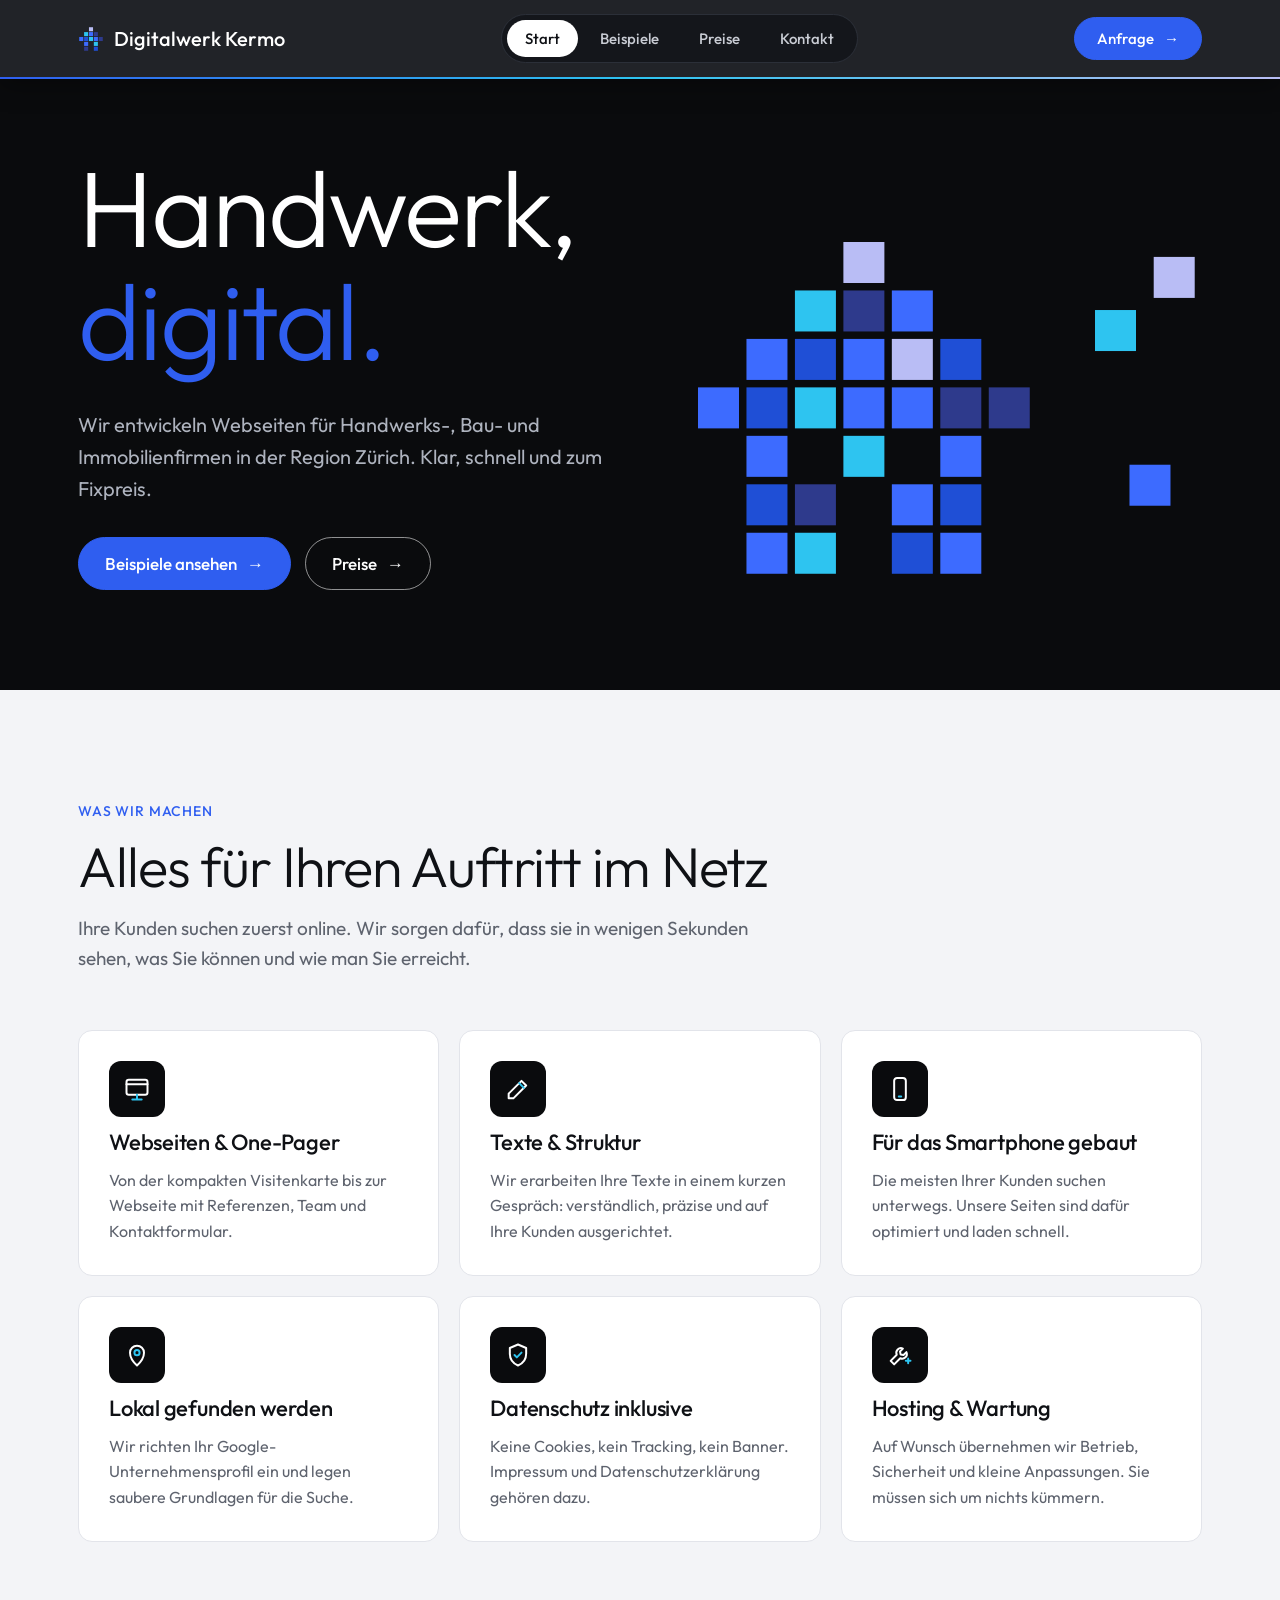
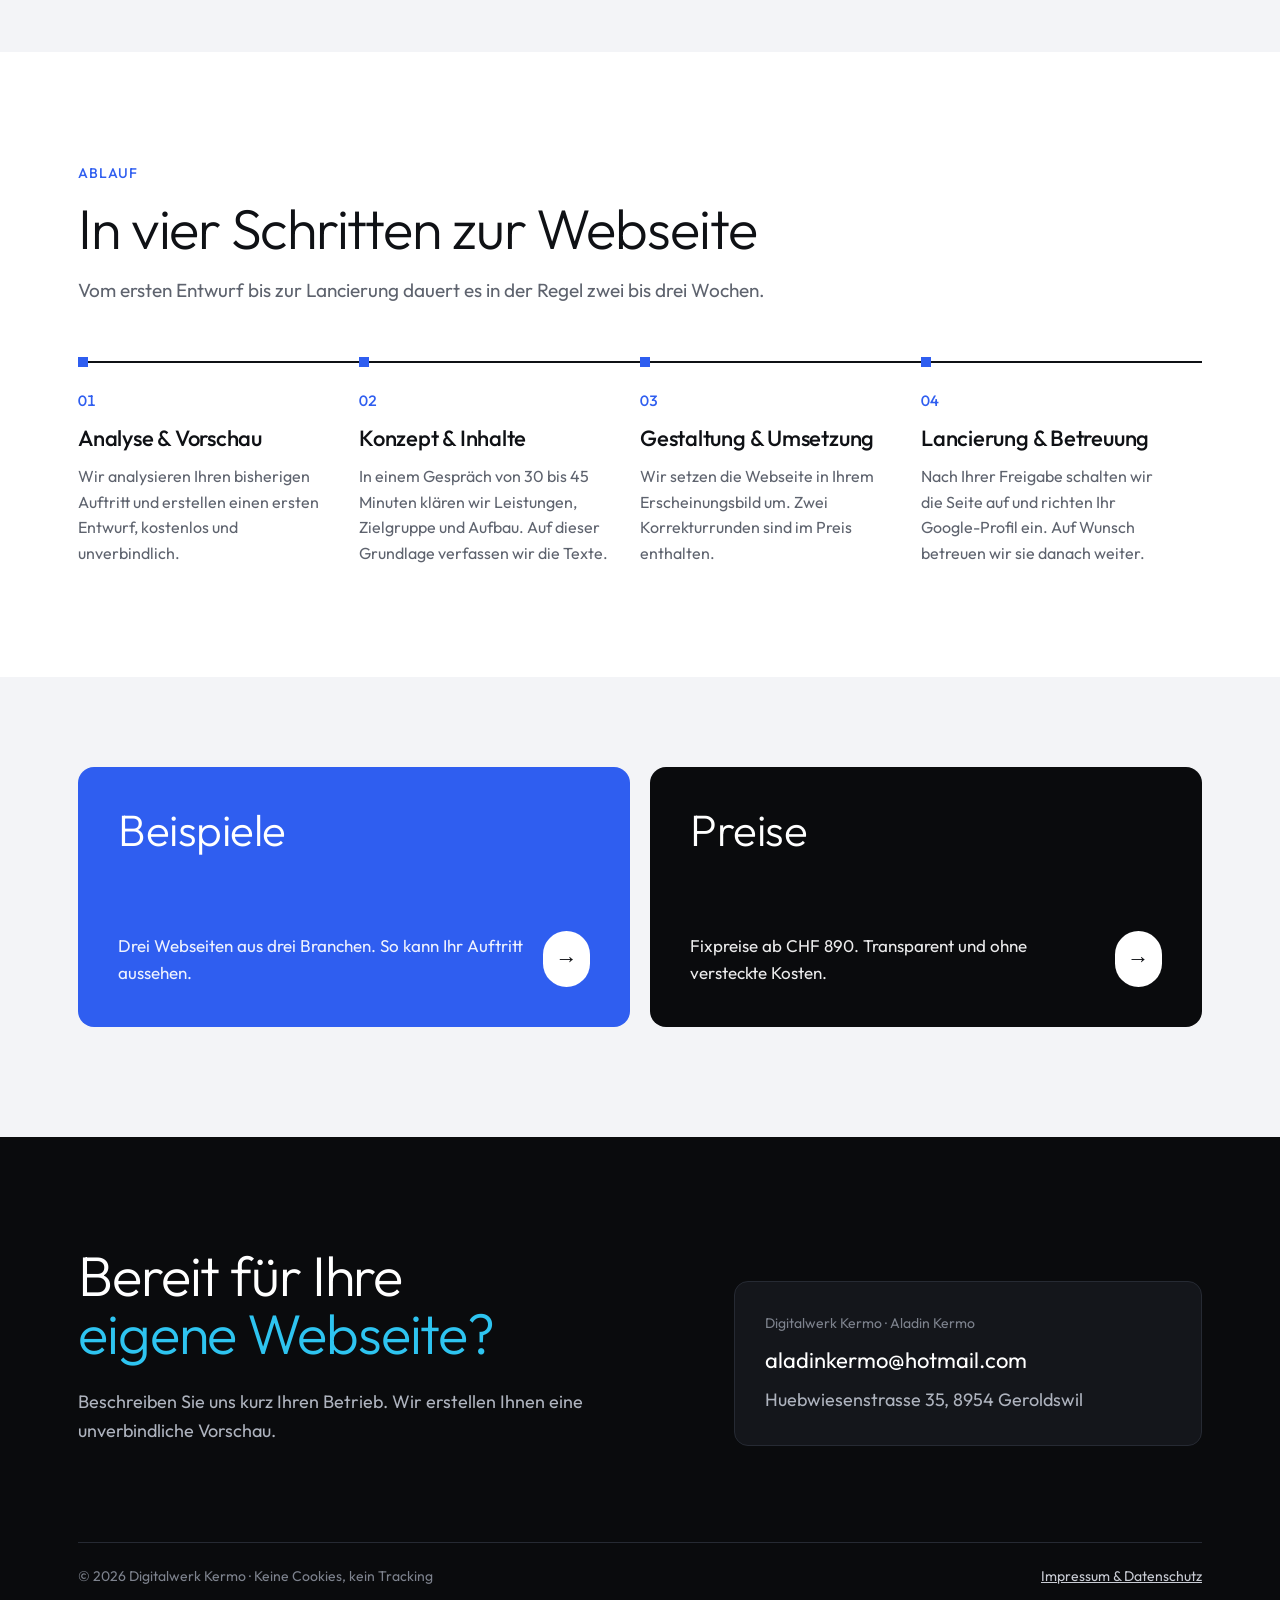
==== index.html @ 74ba0fda "fix: Kontraste, 404-Seite und MWST-Hinweis - Blau minimal dunkler (#2f5ef0), damit Knöpfe und kleine" ====
<!DOCTYPE html>
<html lang="de-CH">
<head>
<meta charset="utf-8">
<meta name="viewport" content="width=device-width, initial-scale=1">
<title>Digitalwerk Kermo – Webseiten für Handwerks- und Baufirmen</title>
<meta name="description" content="Webseiten für Handwerks-, Bau- und Immobilienfirmen in der Region Zürich. Fixpreis, ohne Tracking, in zwei bis drei Wochen online.">
<link rel="icon" href="favicon.svg" type="image/svg+xml">
<link rel="icon" href="favicon-32.png" sizes="32x32" type="image/png">
<link rel="apple-touch-icon" href="apple-touch-icon.png">
<link href="fonts/fonts.css?v=ed048d74" rel="stylesheet">
<link href="css/site.css?v=7656558f" rel="stylesheet">
</head>
<body>
<div class="bar">
  <nav class="wrap" aria-label="Hauptnavigation">
    <a class="logo" href="index.html"><svg viewBox="0 0 64 64" aria-hidden="true"><rect x="27" y="3" width="10" height="10" fill="#b9bdf5"/><rect x="15" y="15" width="10" height="10" fill="#2ec4f0"/><rect x="27" y="15" width="10" height="10" fill="#3d6bff"/><rect x="39" y="15" width="10" height="10" fill="#2e3a8c"/><rect x="3" y="27" width="10" height="10" fill="#3d6bff"/><rect x="15" y="27" width="10" height="10" fill="#1f4fd6"/><rect x="27" y="27" width="10" height="10" fill="#2ec4f0"/><rect x="39" y="27" width="10" height="10" fill="#3d6bff"/><rect x="51" y="27" width="10" height="10" fill="#2e3a8c"/><rect x="15" y="39" width="10" height="10" fill="#3d6bff"/><rect x="39" y="39" width="10" height="10" fill="#2ec4f0"/><rect x="15" y="51" width="10" height="10" fill="#2e3a8c"/><rect x="39" y="51" width="10" height="10" fill="#1f4fd6"/></svg>Digitalwerk Kermo</a>
    <div class="menu"><a href="index.html" aria-current="page">Start</a><a href="beispiele.html">Beispiele</a><a href="preise.html">Preise</a><a href="kontakt.html">Kontakt</a></div>
    <a class="btn primary cta" href="kontakt.html">Anfrage <span class="arr" aria-hidden="true">→</span></a>
  </nav>
</div>
<header class="head">
  <section class="wrap hero">
    <div class="copy">
      <h1>Handwerk,<br><span class="blue">digital.</span></h1>
      <p>Wir entwickeln Webseiten für Handwerks-, Bau- und Immobilienfirmen in der Region Zürich. Klar, schnell und zum Fixpreis.</p>
      <div class="btns"><a class="btn primary" href="beispiele.html">Beispiele ansehen <span class="arr" aria-hidden="true">→</span></a><a class="btn light" href="preise.html">Preise <span class="arr" aria-hidden="true">→</span></a></div>
    </div>
    <div class="art"><svg class="pixels" viewBox="0 0 541 364" role="img" aria-label="Haus aus Pixeln"><rect x="156" y="0" width="44" height="44" fill="#b9bdf5" style="--d:0.00s"/><rect x="104" y="52" width="44" height="44" fill="#2ec4f0" style="--d:0.35s"/><rect x="156" y="52" width="44" height="44" fill="#2e3a8c" style="--d:0.70s"/><rect x="208" y="52" width="44" height="44" fill="#3d6bff" style="--d:1.05s"/><rect x="52" y="104" width="44" height="44" fill="#3d6bff" style="--d:1.40s"/><rect x="104" y="104" width="44" height="44" fill="#1f4fd6" style="--d:1.75s"/><rect x="156" y="104" width="44" height="44" fill="#3d6bff" style="--d:2.10s"/><rect x="208" y="104" width="44" height="44" fill="#b9bdf5" style="--d:0.00s"/><rect x="260" y="104" width="44" height="44" fill="#1f4fd6" style="--d:0.35s"/><rect x="0" y="156" width="44" height="44" fill="#3d6bff" style="--d:0.70s"/><rect x="52" y="156" width="44" height="44" fill="#1f4fd6" style="--d:1.05s"/><rect x="104" y="156" width="44" height="44" fill="#2ec4f0" style="--d:1.40s"/><rect x="156" y="156" width="44" height="44" fill="#3d6bff" style="--d:1.75s"/><rect x="208" y="156" width="44" height="44" fill="#3d6bff" style="--d:2.10s"/><rect x="260" y="156" width="44" height="44" fill="#2e3a8c" style="--d:0.00s"/><rect x="312" y="156" width="44" height="44" fill="#2e3a8c" style="--d:0.35s"/><rect x="52" y="208" width="44" height="44" fill="#3d6bff" style="--d:0.70s"/><rect x="156" y="208" width="44" height="44" fill="#2ec4f0" style="--d:1.05s"/><rect x="260" y="208" width="44" height="44" fill="#3d6bff" style="--d:1.40s"/><rect x="52" y="260" width="44" height="44" fill="#1f4fd6" style="--d:1.75s"/><rect x="104" y="260" width="44" height="44" fill="#2e3a8c" style="--d:2.10s"/><rect x="208" y="260" width="44" height="44" fill="#3d6bff" style="--d:0.00s"/><rect x="260" y="260" width="44" height="44" fill="#1f4fd6" style="--d:0.35s"/><rect x="52" y="312" width="44" height="44" fill="#3d6bff" style="--d:0.70s"/><rect x="104" y="312" width="44" height="44" fill="#2ec4f0" style="--d:1.05s"/><rect x="208" y="312" width="44" height="44" fill="#1f4fd6" style="--d:1.40s"/><rect x="260" y="312" width="44" height="44" fill="#3d6bff" style="--d:1.75s"/><rect class="loose" x="426" y="73" width="44" height="44" fill="#2ec4f0"/><rect class="loose" x="489" y="16" width="44" height="44" fill="#b9bdf5"/><rect class="loose" x="463" y="239" width="44" height="44" fill="#3d6bff"/></svg></div>
  </section>
</header>
<main>
  <section class="sec soft" id="leistungen">
    <div class="wrap">
      <div class="sec-head"><span class="label">Was wir machen</span><h2>Alles für Ihren Auftritt im Netz</h2><p>Ihre Kunden suchen zuerst online. Wir sorgen dafür, dass sie in wenigen Sekunden sehen, was Sie können und wie man Sie erreicht.</p></div>
      <div class="services"><article class="service"><div class="icon"><svg viewBox="0 0 24 24" aria-hidden="true"><rect x="3" y="4" width="18" height="13" rx="2"/><path d="M3 8h18"/><path class="acc" d="M8 21h8M12 17v4"/></svg></div><h3>Webseiten & One-Pager</h3><p>Von der kompakten Visitenkarte bis zur Webseite mit Referenzen, Team und Kontaktformular.</p></article><article class="service"><div class="icon"><svg viewBox="0 0 24 24" aria-hidden="true"><path d="M4 20h4L19 9l-4-4L4 16v4z"/><path class="acc" d="M13 7l4 4"/></svg></div><h3>Texte & Struktur</h3><p>Wir erarbeiten Ihre Texte in einem kurzen Gespräch: verständlich, präzise und auf Ihre Kunden ausgerichtet.</p></article><article class="service"><div class="icon"><svg viewBox="0 0 24 24" aria-hidden="true"><rect x="7" y="2.5" width="10" height="19" rx="2.5"/><path class="acc" d="M11 18.5h2"/></svg></div><h3>Für das Smartphone gebaut</h3><p>Die meisten Ihrer Kunden suchen unterwegs. Unsere Seiten sind dafür optimiert und laden schnell.</p></article><article class="service"><div class="icon"><svg viewBox="0 0 24 24" aria-hidden="true"><path d="M12 21s-6-5.6-6-11a6 6 0 0 1 12 0c0 5.4-6 11-6 11z"/><circle class="acc" cx="12" cy="10" r="2.2"/></svg></div><h3>Lokal gefunden werden</h3><p>Wir richten Ihr Google-Unternehmensprofil ein und legen saubere Grundlagen für die Suche.</p></article><article class="service"><div class="icon"><svg viewBox="0 0 24 24" aria-hidden="true"><path d="M12 3l7 3v5c0 4.6-3 8.4-7 10-4-1.6-7-5.4-7-10V6l7-3z"/><path class="acc" d="M9 12l2 2 4-4"/></svg></div><h3>Datenschutz inklusive</h3><p>Keine Cookies, kein Tracking, kein Banner. Impressum und Datenschutzerklärung gehören dazu.</p></article><article class="service"><div class="icon"><svg viewBox="0 0 24 24" aria-hidden="true"><path d="M14.5 6.5a4 4 0 0 0-5.3 5.3L4 17l3 3 5.2-5.2a4 4 0 0 0 5.3-5.3l-2.5 2.5-2.5-.5-.5-2.5 2.5-2.5z"/><path class="acc" d="M19 15v4M17 17h4"/></svg></div><h3>Hosting & Wartung</h3><p>Auf Wunsch übernehmen wir Betrieb, Sicherheit und kleine Anpassungen. Sie müssen sich um nichts kümmern.</p></article></div>
    </div>
  </section>
  <section class="sec" id="ablauf">
    <div class="wrap">
      <div class="sec-head"><span class="label">Ablauf</span><h2>In vier Schritten zur Webseite</h2><p>Vom ersten Entwurf bis zur Lancierung dauert es in der Regel zwei bis drei Wochen.</p></div>
      <div class="steps"><div class="step"><h3>Analyse & Vorschau</h3><p>Wir analysieren Ihren bisherigen Auftritt und erstellen einen ersten Entwurf, kostenlos und unverbindlich.</p></div><div class="step"><h3>Konzept & Inhalte</h3><p>In einem Gespräch von 30 bis 45 Minuten klären wir Leistungen, Zielgruppe und Aufbau. Auf dieser Grundlage verfassen wir die Texte.</p></div><div class="step"><h3>Gestaltung & Umsetzung</h3><p>Wir setzen die Webseite in Ihrem Erscheinungsbild um. Zwei Korrekturrunden sind im Preis enthalten.</p></div><div class="step"><h3>Lancierung & Betreuung</h3><p>Nach Ihrer Freigabe schalten wir die Seite auf und richten Ihr Google-Profil ein. Auf Wunsch betreuen wir sie danach weiter.</p></div></div>
    </div>
  </section>
  <section class="sec soft" style="padding-top:90px">
    <div class="wrap tiles">
      <a class="tile a" href="beispiele.html"><h3>Beispiele</h3><div class="row"><p>Drei Webseiten aus drei Branchen. So kann Ihr Auftritt aussehen.</p><span class="go" aria-hidden="true">→</span></div></a>
      <a class="tile b" href="preise.html"><h3>Preise</h3><div class="row"><p>Fixpreise ab CHF 890. Transparent und ohne versteckte Kosten.</p><span class="go" aria-hidden="true">→</span></div></a>
    </div>
  </section>
</main>
<footer class="foot" id="kontakt">
  <div class="wrap">
    <div class="grid">
      <div style="display:grid;gap:24px">
        <h2>Bereit für Ihre<br><span class="cyan">eigene Webseite?</span></h2>
        <p>Beschreiben Sie uns kurz Ihren Betrieb. Wir erstellen Ihnen eine unverbindliche Vorschau.</p>
      </div>
      <div class="card">
        <span class="who">Digitalwerk Kermo · Aladin Kermo</span>
        <a class="mail" href="mailto:aladinkermo@hotmail.com">aladinkermo@hotmail.com</a>
        <span style="color:#aeb3be">Huebwiesenstrasse 35, 8954 Geroldswil</span>
      </div>
    </div>
    <div class="legal"><span>© 2026 Digitalwerk Kermo · Keine Cookies, kein Tracking</span><a href="impressum.html">Impressum &amp; Datenschutz</a></div>
  </div>
</footer>
</body>
</html>
---- fonts/fonts.css ----
@font-face{font-family:'Schibsted Grotesk';font-style:normal;font-weight:500;font-display:swap;src:url('schibsted-grotesk-latin-500-normal.woff2') format('woff2');}
@font-face{font-family:'Schibsted Grotesk';font-style:normal;font-weight:600;font-display:swap;src:url('schibsted-grotesk-latin-600-normal.woff2') format('woff2');}
@font-face{font-family:'Schibsted Grotesk';font-style:normal;font-weight:700;font-display:swap;src:url('schibsted-grotesk-latin-700-normal.woff2') format('woff2');}
@font-face{font-family:'Source Sans 3';font-style:normal;font-weight:400;font-display:swap;src:url('source-sans-3-latin-400-normal.woff2') format('woff2');}
@font-face{font-family:'Source Sans 3';font-style:normal;font-weight:600;font-display:swap;src:url('source-sans-3-latin-600-normal.woff2') format('woff2');}
@font-face{font-family:'Cormorant Garamond';font-style:normal;font-weight:400;font-display:swap;src:url('cormorant-garamond-latin-400-normal.woff2') format('woff2');}
@font-face{font-family:'Cormorant Garamond';font-style:normal;font-weight:500;font-display:swap;src:url('cormorant-garamond-latin-500-normal.woff2') format('woff2');}
@font-face{font-family:'Cormorant Garamond';font-style:italic;font-weight:400;font-display:swap;src:url('cormorant-garamond-latin-400-italic.woff2') format('woff2');}
@font-face{font-family:'Work Sans';font-style:normal;font-weight:400;font-display:swap;src:url('work-sans-latin-400-normal.woff2') format('woff2');}
@font-face{font-family:'Work Sans';font-style:normal;font-weight:500;font-display:swap;src:url('work-sans-latin-500-normal.woff2') format('woff2');}
@font-face{font-family:'Libre Caslon Text';font-style:normal;font-weight:400;font-display:swap;src:url('libre-caslon-text-latin-400-normal.woff2') format('woff2');}
@font-face{font-family:'Libre Caslon Text';font-style:italic;font-weight:400;font-display:swap;src:url('libre-caslon-text-latin-400-italic.woff2') format('woff2');}
@font-face{font-family:'Karla';font-style:normal;font-weight:400;font-display:swap;src:url('karla-latin-400-normal.woff2') format('woff2');}
@font-face{font-family:'Karla';font-style:normal;font-weight:500;font-display:swap;src:url('karla-latin-500-normal.woff2') format('woff2');}
@font-face{font-family:'Karla';font-style:normal;font-weight:600;font-display:swap;src:url('karla-latin-600-normal.woff2') format('woff2');}
@font-face{font-family:'Archivo';font-style:normal;font-weight:500;font-display:swap;src:url('archivo-latin-500-normal.woff2') format('woff2');}
@font-face{font-family:'Archivo';font-style:normal;font-weight:600;font-display:swap;src:url('archivo-latin-600-normal.woff2') format('woff2');}
@font-face{font-family:'Archivo';font-style:normal;font-weight:700;font-display:swap;src:url('archivo-latin-700-normal.woff2') format('woff2');}
@font-face{font-family:'Outfit';font-style:normal;font-weight:300;font-display:swap;src:url('outfit-latin-300-normal.woff2') format('woff2');}
@font-face{font-family:'Outfit';font-style:normal;font-weight:400;font-display:swap;src:url('outfit-latin-400-normal.woff2') format('woff2');}
@font-face{font-family:'Outfit';font-style:normal;font-weight:500;font-display:swap;src:url('outfit-latin-500-normal.woff2') format('woff2');}
@font-face{font-family:'Outfit';font-style:normal;font-weight:600;font-display:swap;src:url('outfit-latin-600-normal.woff2') format('woff2');}
---- css/site.css ----
:root {
  /* Layout: dunkler Kopf mit Pixel-Haus, helle Inhaltsabschnitte, dunkler Kontakt-Fuss */
  --night: #0a0b0d;
  --night-2: #14161b;
  --white: #ffffff;
  --soft: #f3f4f7;
  --ink: #0f1115;
  --muted: #5e636e;
  --blue: #2f5ef0; /* etwas dunkler als #3d6bff, damit Text und Knöpfe den Kontrast (WCAG AA 4.5:1) erfüllen */
  --cyan: #2ec4f0;
  --lav: #b9bdf5;
  --line: #e2e4ea;
  --font: "Outfit", "Helvetica Neue", Arial, sans-serif;
  color-scheme: light;
}
* { box-sizing: border-box; }
html, body { margin: 0; }
html { scroll-behavior: smooth; }
body { background: var(--white); color: var(--ink); font: 400 18px/1.6 var(--font); }
a { color: inherit; }
a:focus-visible { outline: 2px solid var(--cyan); outline-offset: 3px; }
img { max-width: 100%; display: block; }
.wrap { max-width: 1180px; margin: 0 auto; padding-left: 28px; padding-right: 28px; }
h1, h2, h3 { font-weight: 400; margin: 0; line-height: 1.05; letter-spacing: -0.02em; text-wrap: balance; }
h1 { font-size: clamp(48px, 8.4vw, 112px); font-weight: 300; }
h1.page { font-size: clamp(42px, 6.4vw, 84px); }
h2 { font-size: clamp(34px, 4.6vw, 56px); font-weight: 300; }
h3 { font-size: 22px; font-weight: 500; letter-spacing: -0.01em; }
p { margin: 0; max-width: 58ch; }
.blue { color: var(--blue); }
.cyan { color: var(--cyan); }
.muted { color: var(--muted); }
.label { font-size: 14px; font-weight: 500; letter-spacing: .06em; text-transform: uppercase; color: var(--blue); }

/* Knöpfe */
.btn { display: inline-flex; align-items: center; gap: 10px; text-decoration: none; font: 500 17px/1 var(--font); padding: 17px 26px; border-radius: 99px; border: 1.5px solid currentColor; transition: background .2s, color .2s, border-color .2s; }
.btn .arr { transition: transform .2s; }
.btn:hover .arr { transform: translateX(4px); }
.btn.primary { background: var(--blue); border-color: var(--blue); color: #fff; }
.btn.primary:hover { background: #fff; border-color: #fff; color: var(--ink); }
.btn.light { color: #fff; border-color: rgba(255,255,255,.55); }
.btn.light:hover { background: #fff; color: var(--ink); border-color: #fff; }
.btn.dark { background: var(--ink); border-color: var(--ink); color: #fff; }
.btn.dark:hover { background: var(--blue); border-color: var(--blue); }

/* Navigationsleiste */
.bar { position: sticky; top: 0; z-index: 20; background: rgba(20, 22, 27, .94); box-shadow: 0 6px 24px rgba(0,0,0,.35); backdrop-filter: blur(10px); -webkit-backdrop-filter: blur(10px); border-bottom: 2px solid transparent; border-image: linear-gradient(90deg, var(--blue), var(--cyan), var(--lav)) 1; color: #fff; }
.bar nav { display: flex; justify-content: space-between; align-items: center; gap: 16px; padding-top: 14px; padding-bottom: 14px; }
.logo { text-decoration: none; font: 500 20px/1 var(--font); display: inline-flex; align-items: center; gap: 10px; white-space: nowrap; }
.logo svg { width: 26px; height: 26px; }
.menu { display: flex; gap: 4px; padding: 5px; border: 1px solid #2b2f38; border-radius: 99px; background: var(--night-2); }
.menu a { text-decoration: none; font: 500 15px/1 var(--font); padding: 11px 18px; border-radius: 99px; color: #c9ccd4; transition: background .2s, color .2s; }
.menu a:hover { color: #fff; background: #23262e; }
.menu a[aria-current="page"] { background: #fff; color: var(--ink); }
.bar .cta { padding: 13px 22px; font-size: 15px; }

/* Kopfbereich */
.head { background: var(--night); color: #fff; }
.hero { display: grid; grid-template-columns: 1.15fr 1fr; gap: 40px; align-items: end; padding-top: 72px; padding-bottom: 100px; }
.hero .copy { display: grid; gap: 32px; }
.hero p { color: #aeb3be; font-size: 20px; }
.btns { display: flex; gap: 14px; flex-wrap: wrap; }
.pixels { width: 100%; height: auto; overflow: visible; }
.pixels rect { animation: glow 4.2s ease-in-out var(--d, 0s) infinite; }
.pixels .loose { animation: drift 6s ease-in-out infinite; }
@keyframes glow { 0%, 100% { opacity: 1; } 50% { opacity: .55; } }
@keyframes drift { 0%, 100% { transform: translate(0, 0); } 50% { transform: translate(-10px, 8px); } }
.page-head { padding-top: 80px; padding-bottom: 80px; display: grid; gap: 22px; }
.page-head p { color: #aeb3be; font-size: 20px; }

/* Abschnitte */
section.sec { padding-top: 110px; padding-bottom: 110px; }
.sec.soft { background: var(--soft); }
.sec-head { display: grid; gap: 16px; margin-bottom: 56px; }
.sec-head p { color: var(--muted); font-size: 19px; }

/* Leistungen */
.services { display: grid; grid-template-columns: repeat(3, 1fr); gap: 20px; }
.service { background: #fff; border: 1px solid var(--line); border-radius: 14px; padding: 30px; display: grid; gap: 14px; align-content: start; transition: border-color .2s, transform .2s; }
.service:hover { border-color: var(--blue); transform: translateY(-3px); }
.icon { width: 56px; height: 56px; border-radius: 12px; background: var(--night); display: grid; place-items: center; }
.icon svg { width: 28px; height: 28px; stroke: #fff; fill: none; stroke-width: 1.7; stroke-linecap: round; stroke-linejoin: round; }
.icon svg .acc { stroke: var(--cyan); }
.service p { color: var(--muted); font-size: 16px; }

/* Ablauf */
.steps { display: grid; grid-template-columns: repeat(4, 1fr); gap: 0; counter-reset: s; }
.step { display: grid; gap: 14px; align-content: start; padding: 26px 26px 0 0; border-top: 2px solid var(--ink); position: relative; }
.step::before { counter-increment: s; content: "0" counter(s); font-size: 15px; font-weight: 500; color: var(--blue); font-variant-numeric: tabular-nums; }
.step::after { content: ""; position: absolute; top: -6px; left: 0; width: 10px; height: 10px; background: var(--blue); }
.step p { font-size: 16px; color: var(--muted); }

/* Grosse Wegweiser */
.tiles { display: grid; grid-template-columns: 1fr 1fr; gap: 20px; }
.tile { text-decoration: none; border-radius: 16px; padding: 40px; min-height: 260px; display: grid; align-content: space-between; gap: 32px; transition: transform .2s; position: relative; overflow: hidden; }
.tile:hover { transform: translateY(-4px); }
.tile.a { background: var(--blue); color: #fff; }
.tile.b { background: var(--night); color: #fff; }
.tile h3 { font-size: clamp(30px, 3.6vw, 44px); font-weight: 300; }
.tile p { color: rgba(255,255,255,.92); font-size: 17px; }
.tile .go { display: inline-flex; align-items: center; justify-content: center; width: 56px; height: 56px; border-radius: 99px; background: #fff; color: var(--ink); font-size: 22px; transition: transform .2s; }
.tile:hover .go { transform: translateX(6px); }
.tile .row { display: flex; justify-content: space-between; align-items: end; gap: 20px; }

/* Beispiele */
.cases { display: grid; grid-template-columns: repeat(3, 1fr); gap: 24px; }
.case { text-decoration: none; display: grid; gap: 16px; align-content: start; }
.case .shot { overflow: hidden; border-radius: 10px; background: #fff; border: 1px solid var(--line); }
.case img { width: 100%; height: auto; aspect-ratio: 16 / 11; object-fit: cover; object-position: top; transition: transform .5s ease; }
.case:hover img { transform: scale(1.035); }
.case .meta { display: flex; justify-content: space-between; align-items: baseline; gap: 12px; }
.case .type { font-size: 14px; color: var(--muted); }
.case p { font-size: 16px; color: var(--muted); }
.case .open { font-size: 15px; font-weight: 500; color: var(--blue); }

.rows { display: grid; gap: 110px; }
.row-case { display: grid; grid-template-columns: 1.35fr 1fr; gap: 64px; align-items: center; }
.row-case:nth-child(even) .shot { order: 2; }
.row-case .shot { display: block; overflow: hidden; border-radius: 14px; border: 1px solid var(--line); box-shadow: 0 24px 60px rgba(15,17,21,.10); }
.row-case img { width: 100%; height: auto; aspect-ratio: 16 / 10; object-fit: cover; object-position: top; transition: transform .5s ease; }
.row-case .shot:hover img { transform: scale(1.03); }
.row-case .info { display: grid; gap: 18px; align-content: center; }
.row-case .type { font-size: 14px; font-weight: 500; letter-spacing: .04em; text-transform: uppercase; color: var(--blue); }
.row-case h3 { font-size: clamp(28px, 3vw, 38px); font-weight: 300; }
.row-case p { color: var(--muted); font-size: 17px; }
.row-case .fit { color: var(--ink); font-size: 16px; border-left: 3px solid var(--blue); padding-left: 16px; }
.row-case .fit b { font-weight: 500; color: var(--muted); font-size: 14px; }
.row-case .btn { justify-self: start; margin-top: 6px; }

/* Preise */
.facts { display: grid; grid-template-columns: repeat(3, 1fr); gap: 24px; border-top: 1px solid #262a33; padding-top: 24px; margin-top: 12px; }
.facts div { display: grid; gap: 4px; }
.facts strong { font-size: 28px; font-weight: 400; font-variant-numeric: tabular-nums; }
.facts span { font-size: 15px; color: #aeb3be; }
.plans { display: grid; grid-template-columns: repeat(3, 1fr); gap: 20px; align-items: stretch; }
.plan { background: #fff; border-radius: 14px; padding: 34px; display: grid; gap: 14px; align-content: start; border: 1px solid var(--line); }
.plan.hl { background: var(--night); color: #fff; border-color: var(--night); }
.plan .amount { font-size: 46px; font-weight: 300; letter-spacing: -0.02em; font-variant-numeric: tabular-nums; }
.plan .amount small { font-size: 16px; color: var(--muted); letter-spacing: 0; }
.plan.hl .amount small, .plan.hl .sub, .plan.hl li { color: #aeb3be; }
.plan .sub { color: var(--muted); font-size: 16px; }
.plan .intro { font-size: 14px; font-weight: 500; color: var(--blue); }
.plan.hl .intro { color: var(--cyan); }
.plan ul { list-style: none; padding: 0; margin: 8px 0 0; display: grid; gap: 8px; font-size: 16px; color: var(--muted); }
.plan li { display: grid; grid-template-columns: 14px 1fr; gap: 10px; align-items: baseline; }
.plan li::before { content: ""; width: 8px; height: 8px; background: var(--blue); }
.plan.hl li::before { background: var(--cyan); }
.scope { display: grid; grid-template-columns: 1fr 1fr; gap: 40px; }
.scope ul { margin: 14px 0 0; padding-left: 20px; display: grid; gap: 6px; color: var(--muted); font-size: 16px; }

/* Fuss mit Kontakt */
.foot { background: var(--night); color: #fff; padding-top: 110px; padding-bottom: 40px; }
.foot .grid { display: grid; grid-template-columns: 1.3fr 1fr; gap: 48px; align-items: end; }
.foot p { color: #aeb3be; }
.card { border: 1px solid #262a33; border-radius: 14px; padding: 30px; display: grid; gap: 8px; background: var(--night-2); }
.card .who { font-size: 14px; color: #7d828d; }
.card a.mail { font-size: 22px; text-decoration: none; color: #fff; word-break: break-word; }
.card a.mail:hover { color: var(--cyan); }
.legal { margin-top: 96px; padding-top: 22px; border-top: 1px solid #262a33; display: flex; justify-content: space-between; gap: 16px; flex-wrap: wrap; font-size: 14px; color: #7d828d; }
.legal a { color: #c9ccd4; }

/* Rechtstexte */
.text { display: grid; gap: 16px; max-width: 720px; }
.text h2 { font-size: 30px; margin-top: 24px; }
.text ul { margin: 0; padding-left: 20px; display: grid; gap: 6px; }

@media (max-width: 960px) {
  .services { grid-template-columns: 1fr 1fr; }
  .steps { grid-template-columns: 1fr 1fr; row-gap: 36px; }
}
@media (max-width: 760px) {
  .hero, .foot .grid, .tiles, .scope { grid-template-columns: 1fr; }
  .hero .art { max-width: 420px; }
  .cases, .plans, .services, .facts, .explain, .row-case { grid-template-columns: 1fr; }
  .row-case { gap: 28px; }
  .row-case:nth-child(even) .shot { order: 0; }
  .rows { gap: 72px; }
  .bar nav { flex-wrap: wrap; }
  .bar .cta { display: none; }
  .menu { order: 3; width: 100%; justify-content: space-between; }
  .menu a { padding: 10px 12px; font-size: 14px; }
  .tile { padding: 30px; min-height: 200px; }
}
@media (max-width: 480px) { .steps { grid-template-columns: 1fr; } }
@media (prefers-reduced-motion: reduce) {
  html { scroll-behavior: auto; }
  .pixels rect, .pixels .loose { animation: none; }
  .case img, .service, .tile, .tile .go, .btn .arr { transition: none; }
}
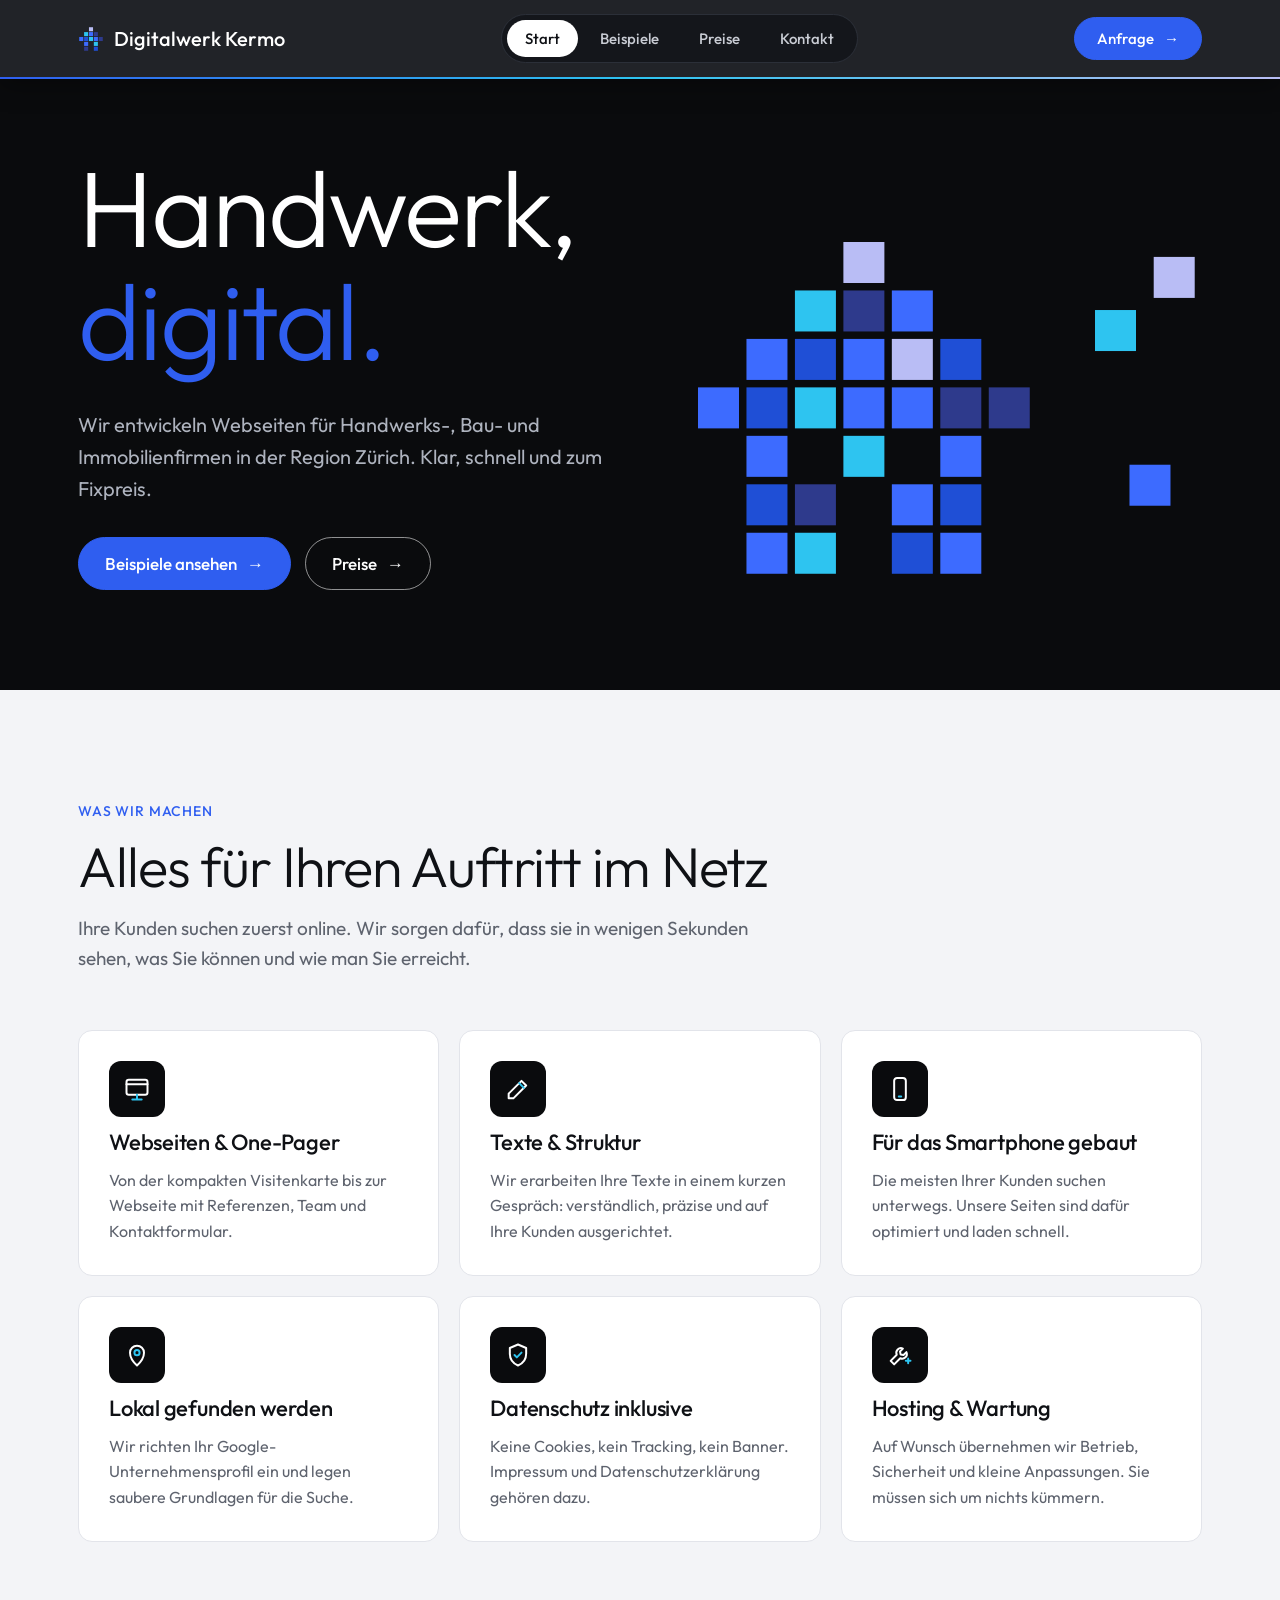
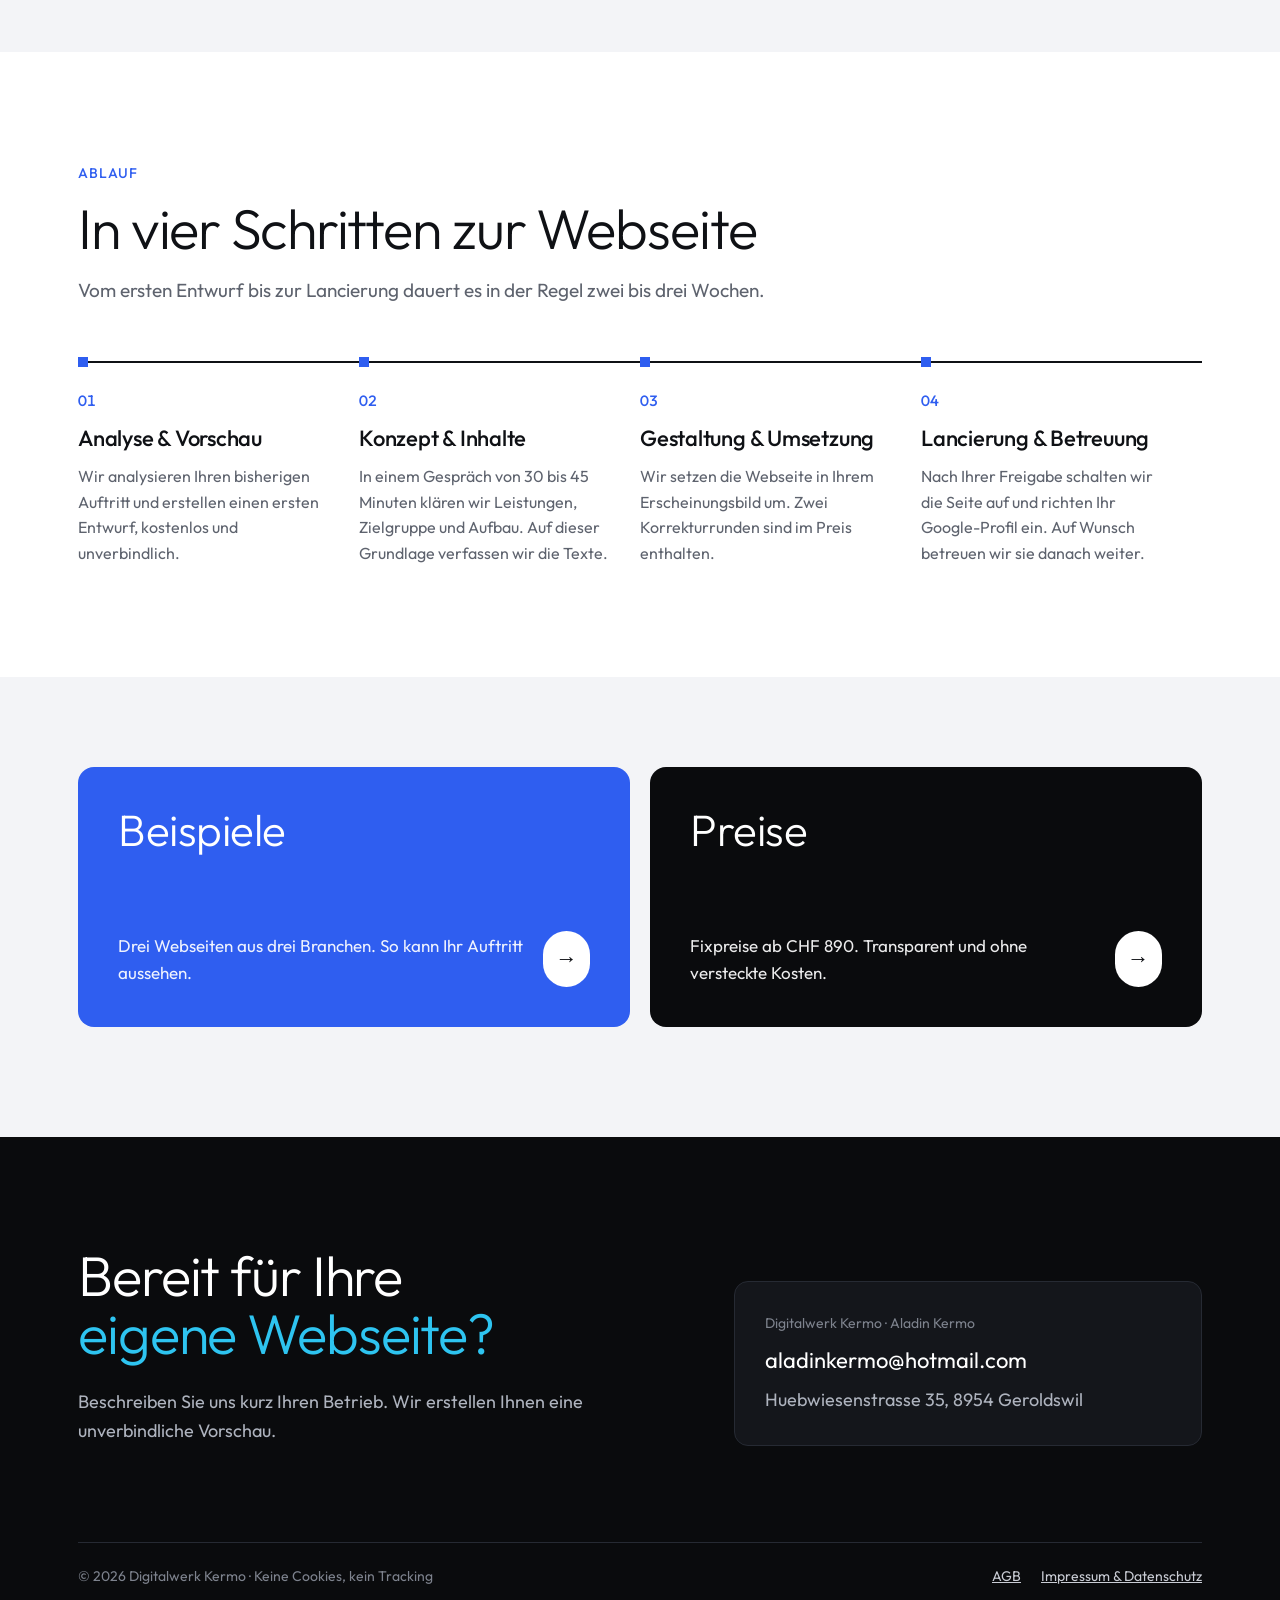
==== commit ac22c4a5: "feat: AGB für Webseiten, Hosting und Wartung - neue Seite agb.html im Stil der Seite (14 Ziffern, Sc" ====
--- a/index.html
+++ b/index.html
@@ -9,7 +9,7 @@
 <link rel="icon" href="favicon-32.png" sizes="32x32" type="image/png">
 <link rel="apple-touch-icon" href="apple-touch-icon.png">
 <link href="fonts/fonts.css?v=ed048d74" rel="stylesheet">
-<link href="css/site.css?v=7656558f" rel="stylesheet">
+<link href="css/site.css?v=9ab2d5ab" rel="stylesheet">
 </head>
 <body>
 <div class="bar">
@@ -62,7 +62,7 @@
         <span style="color:#aeb3be">Huebwiesenstrasse 35, 8954 Geroldswil</span>
       </div>
     </div>
-    <div class="legal"><span>© 2026 Digitalwerk Kermo · Keine Cookies, kein Tracking</span><a href="impressum.html">Impressum &amp; Datenschutz</a></div>
+    <div class="legal"><span>© 2026 Digitalwerk Kermo · Keine Cookies, kein Tracking</span><span class="legal-links"><a href="agb.html">AGB</a><a href="impressum.html">Impressum &amp; Datenschutz</a></span></div>
   </div>
 </footer>
 </body>
--- a/css/site.css
+++ b/css/site.css
@@ -158,6 +158,7 @@
 .card a.mail:hover { color: var(--cyan); }
 .legal { margin-top: 96px; padding-top: 22px; border-top: 1px solid #262a33; display: flex; justify-content: space-between; gap: 16px; flex-wrap: wrap; font-size: 14px; color: #7d828d; }
 .legal a { color: #c9ccd4; }
+.legal-links { display: flex; gap: 20px; flex-wrap: wrap; }
 
 /* Rechtstexte */
 .text { display: grid; gap: 16px; max-width: 720px; }
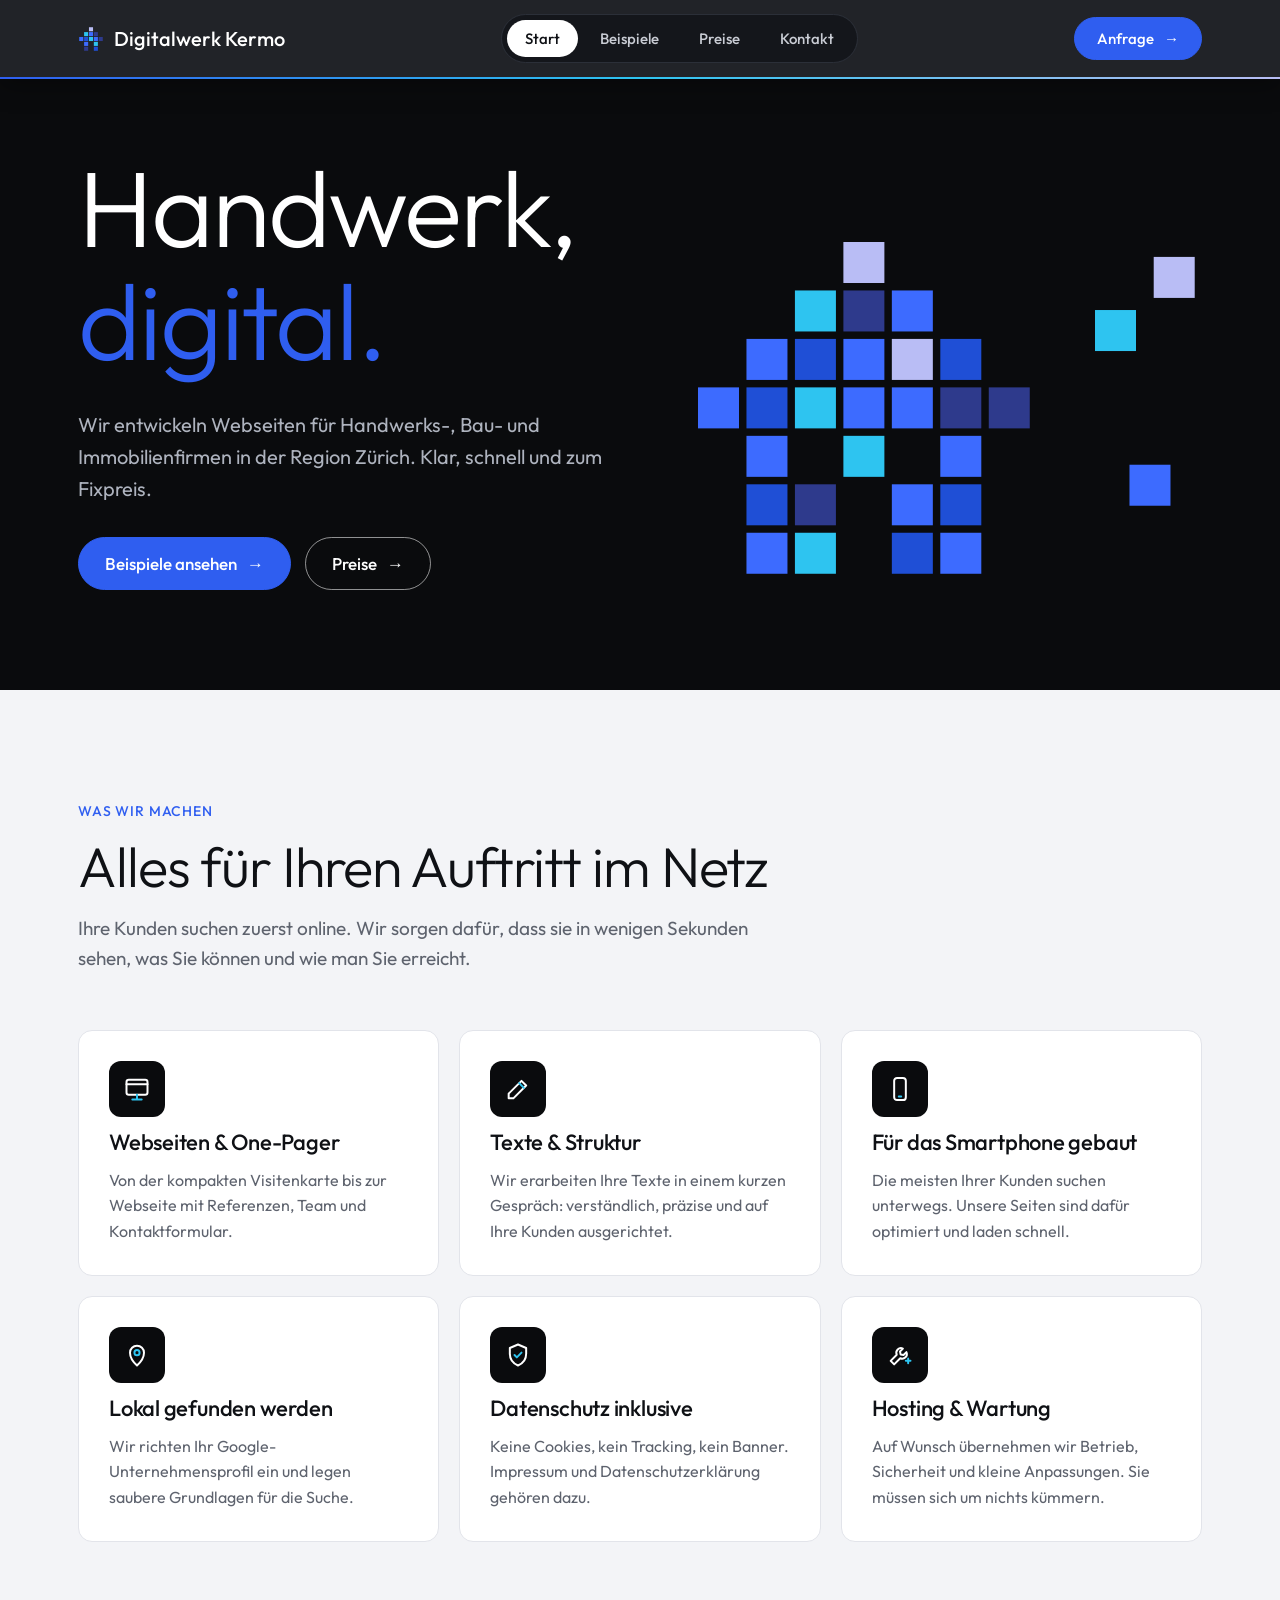
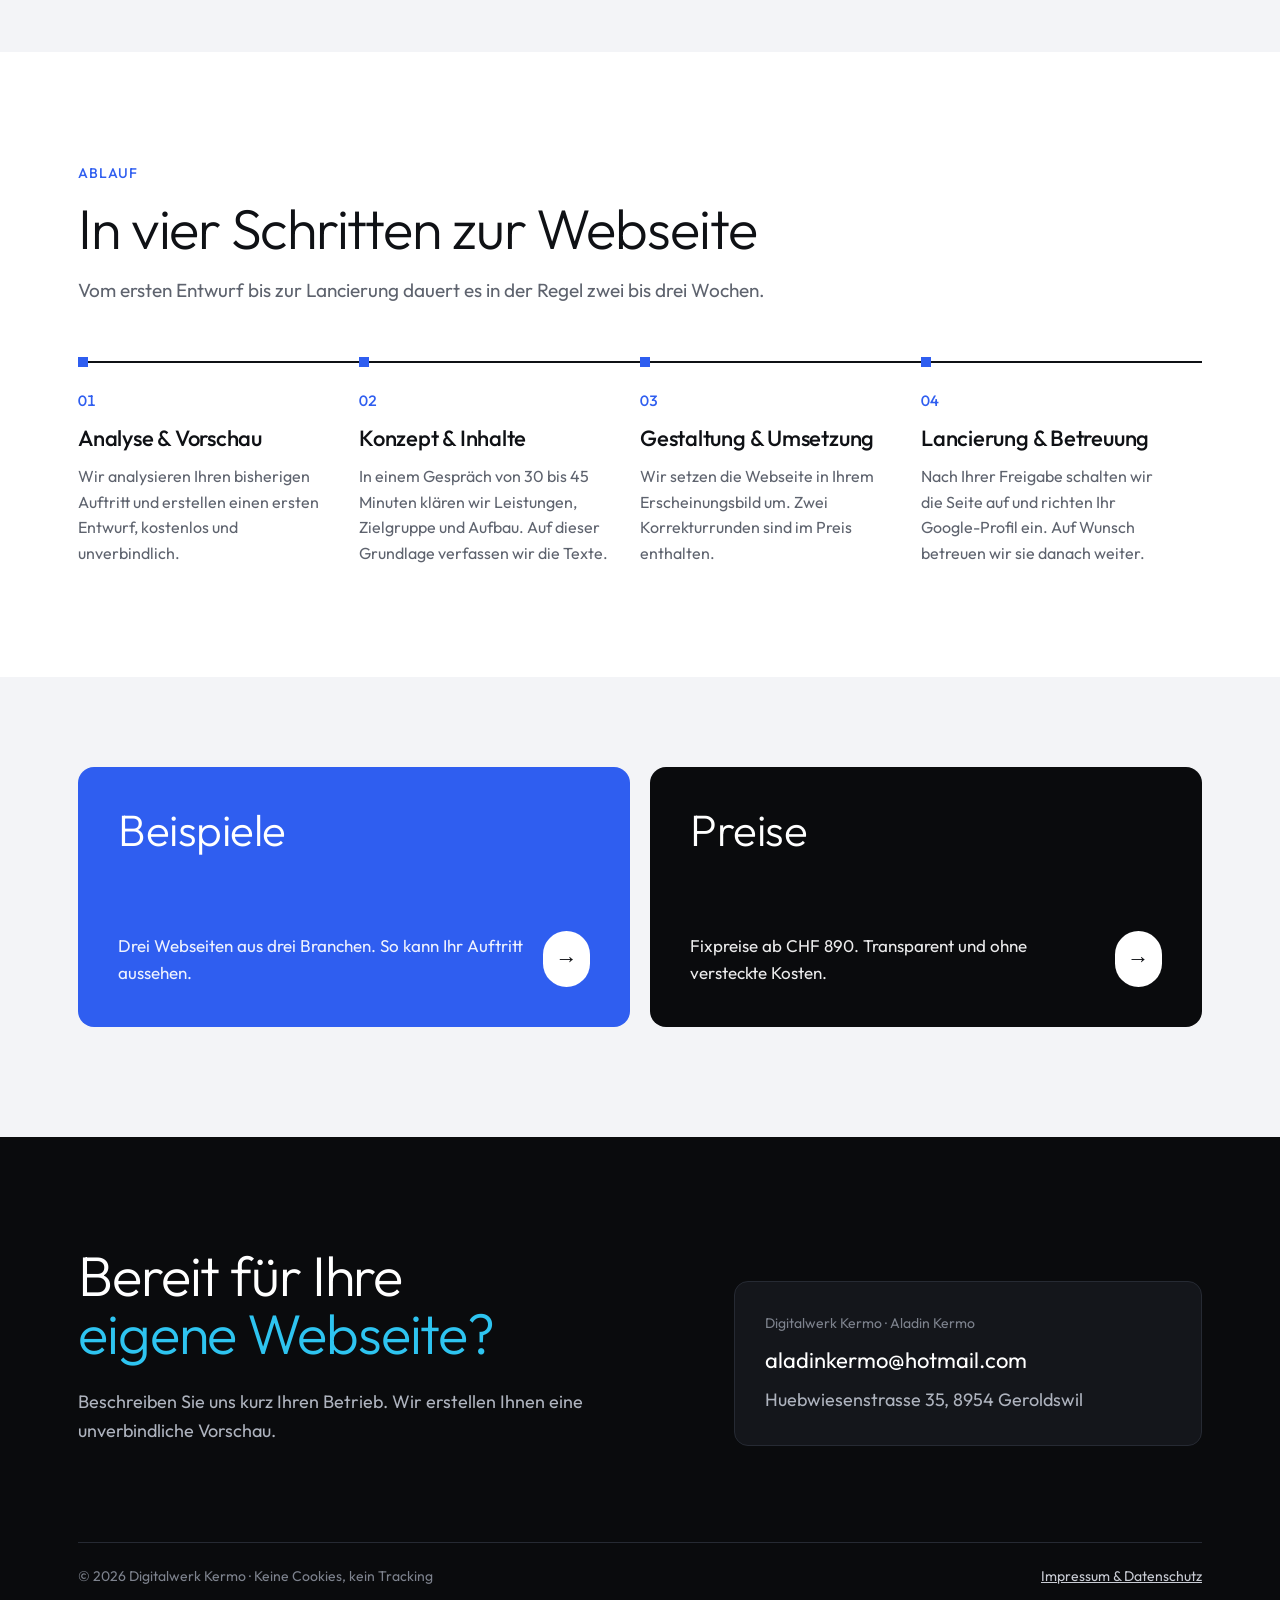
==== commit b1935ff4: "feat: Google-Grundlagen – Sitemap, robots.txt, Vorschaubild, canonical; Beispielseiten noindex Co-Au" ====
--- a/index.html
+++ b/index.html
@@ -5,11 +5,22 @@
 <meta name="viewport" content="width=device-width, initial-scale=1">
 <title>Digitalwerk Kermo – Webseiten für Handwerks- und Baufirmen</title>
 <meta name="description" content="Webseiten für Handwerks-, Bau- und Immobilienfirmen in der Region Zürich. Fixpreis, ohne Tracking, in zwei bis drei Wochen online.">
+<link rel="canonical" href="https://digitalwerk-kermo.github.io/">
+<meta property="og:type" content="website">
+<meta property="og:locale" content="de_CH">
+<meta property="og:site_name" content="Digitalwerk Kermo">
+<meta property="og:title" content="Digitalwerk Kermo – Webseiten für Handwerks- und Baufirmen">
+<meta property="og:description" content="Webseiten für Handwerks-, Bau- und Immobilienfirmen in der Region Zürich. Fixpreis, ohne Tracking, in zwei bis drei Wochen online.">
+<meta property="og:url" content="https://digitalwerk-kermo.github.io/">
+<meta property="og:image" content="https://digitalwerk-kermo.github.io/img/og.png">
+<meta property="og:image:width" content="1200">
+<meta property="og:image:height" content="630">
+<meta name="twitter:card" content="summary_large_image">
 <link rel="icon" href="favicon.svg" type="image/svg+xml">
 <link rel="icon" href="favicon-32.png" sizes="32x32" type="image/png">
 <link rel="apple-touch-icon" href="apple-touch-icon.png">
 <link href="fonts/fonts.css?v=ed048d74" rel="stylesheet">
-<link href="css/site.css?v=9ab2d5ab" rel="stylesheet">
+<link href="css/site.css?v=7656558f" rel="stylesheet">
 </head>
 <body>
 <div class="bar">
@@ -62,7 +73,7 @@
         <span style="color:#aeb3be">Huebwiesenstrasse 35, 8954 Geroldswil</span>
       </div>
     </div>
-    <div class="legal"><span>© 2026 Digitalwerk Kermo · Keine Cookies, kein Tracking</span><span class="legal-links"><a href="agb.html">AGB</a><a href="impressum.html">Impressum &amp; Datenschutz</a></span></div>
+    <div class="legal"><span>© 2026 Digitalwerk Kermo · Keine Cookies, kein Tracking</span><a href="impressum.html">Impressum &amp; Datenschutz</a></div>
   </div>
 </footer>
 </body>
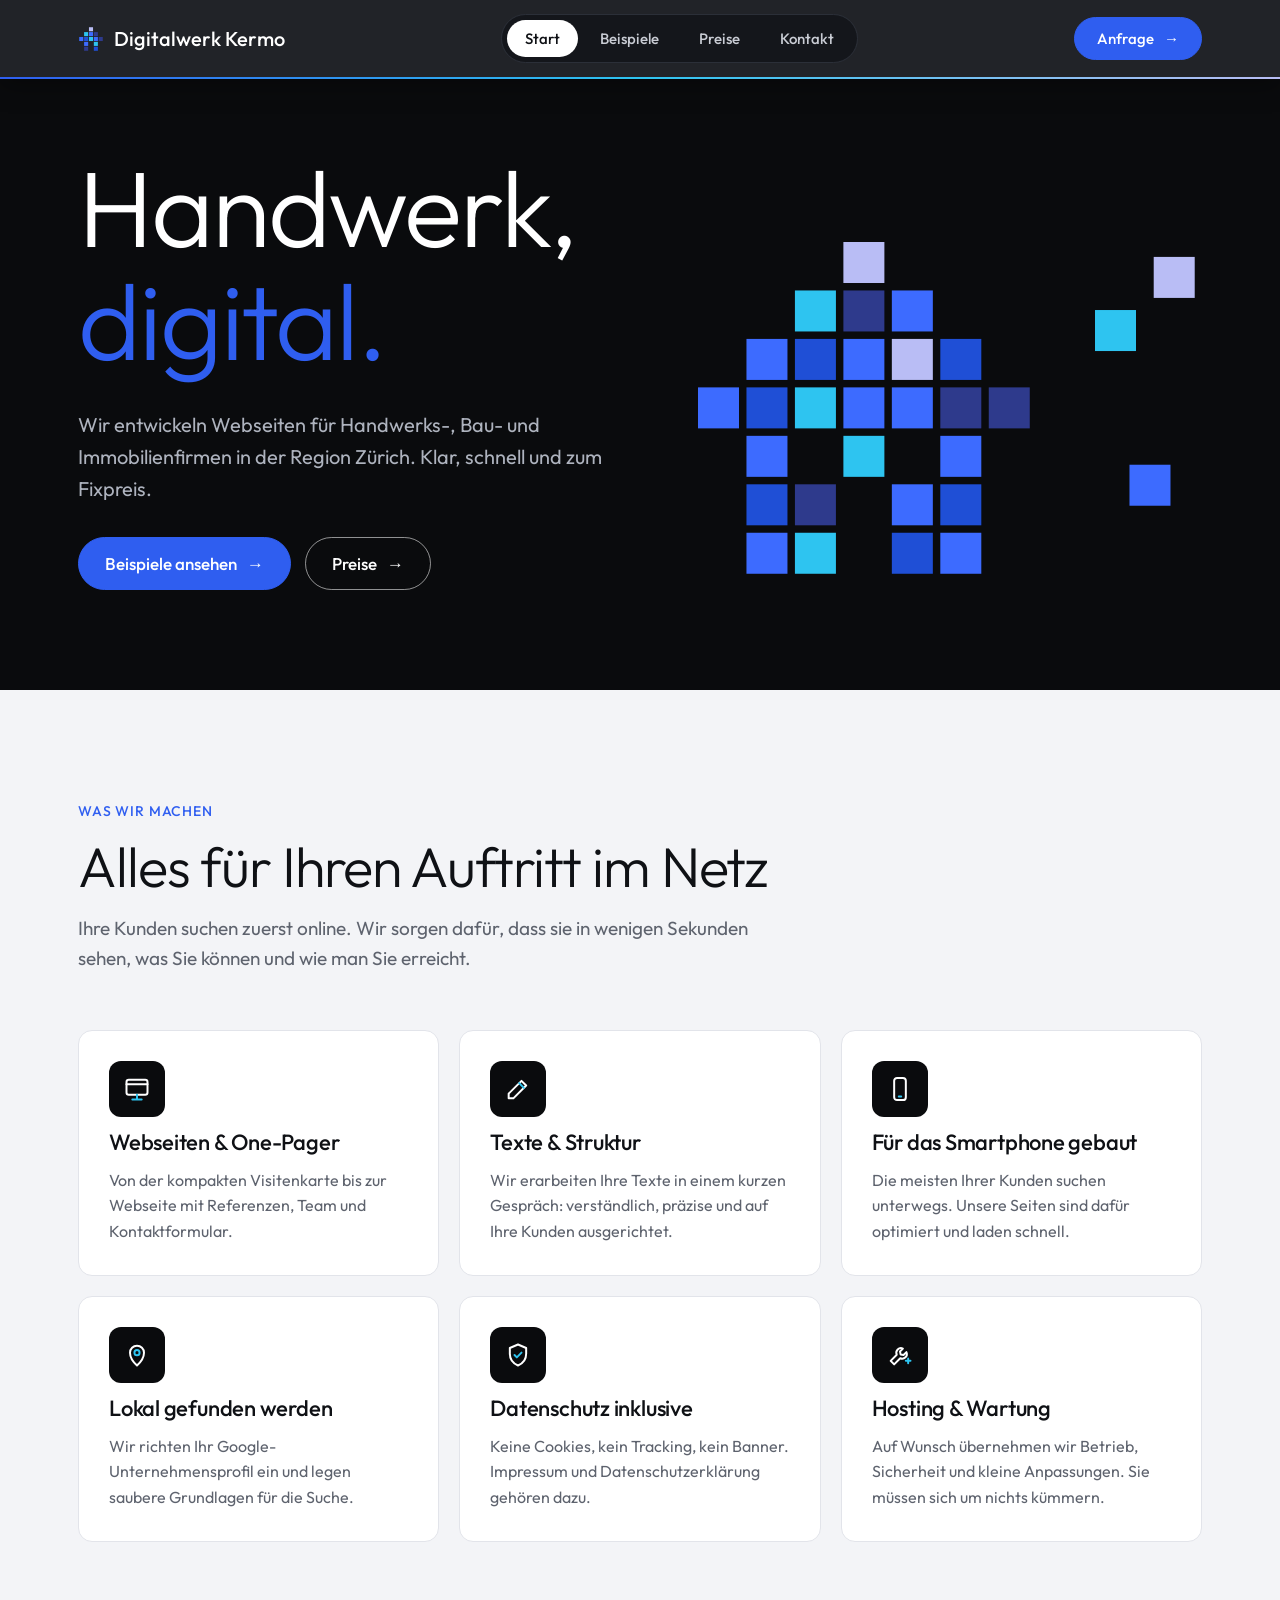
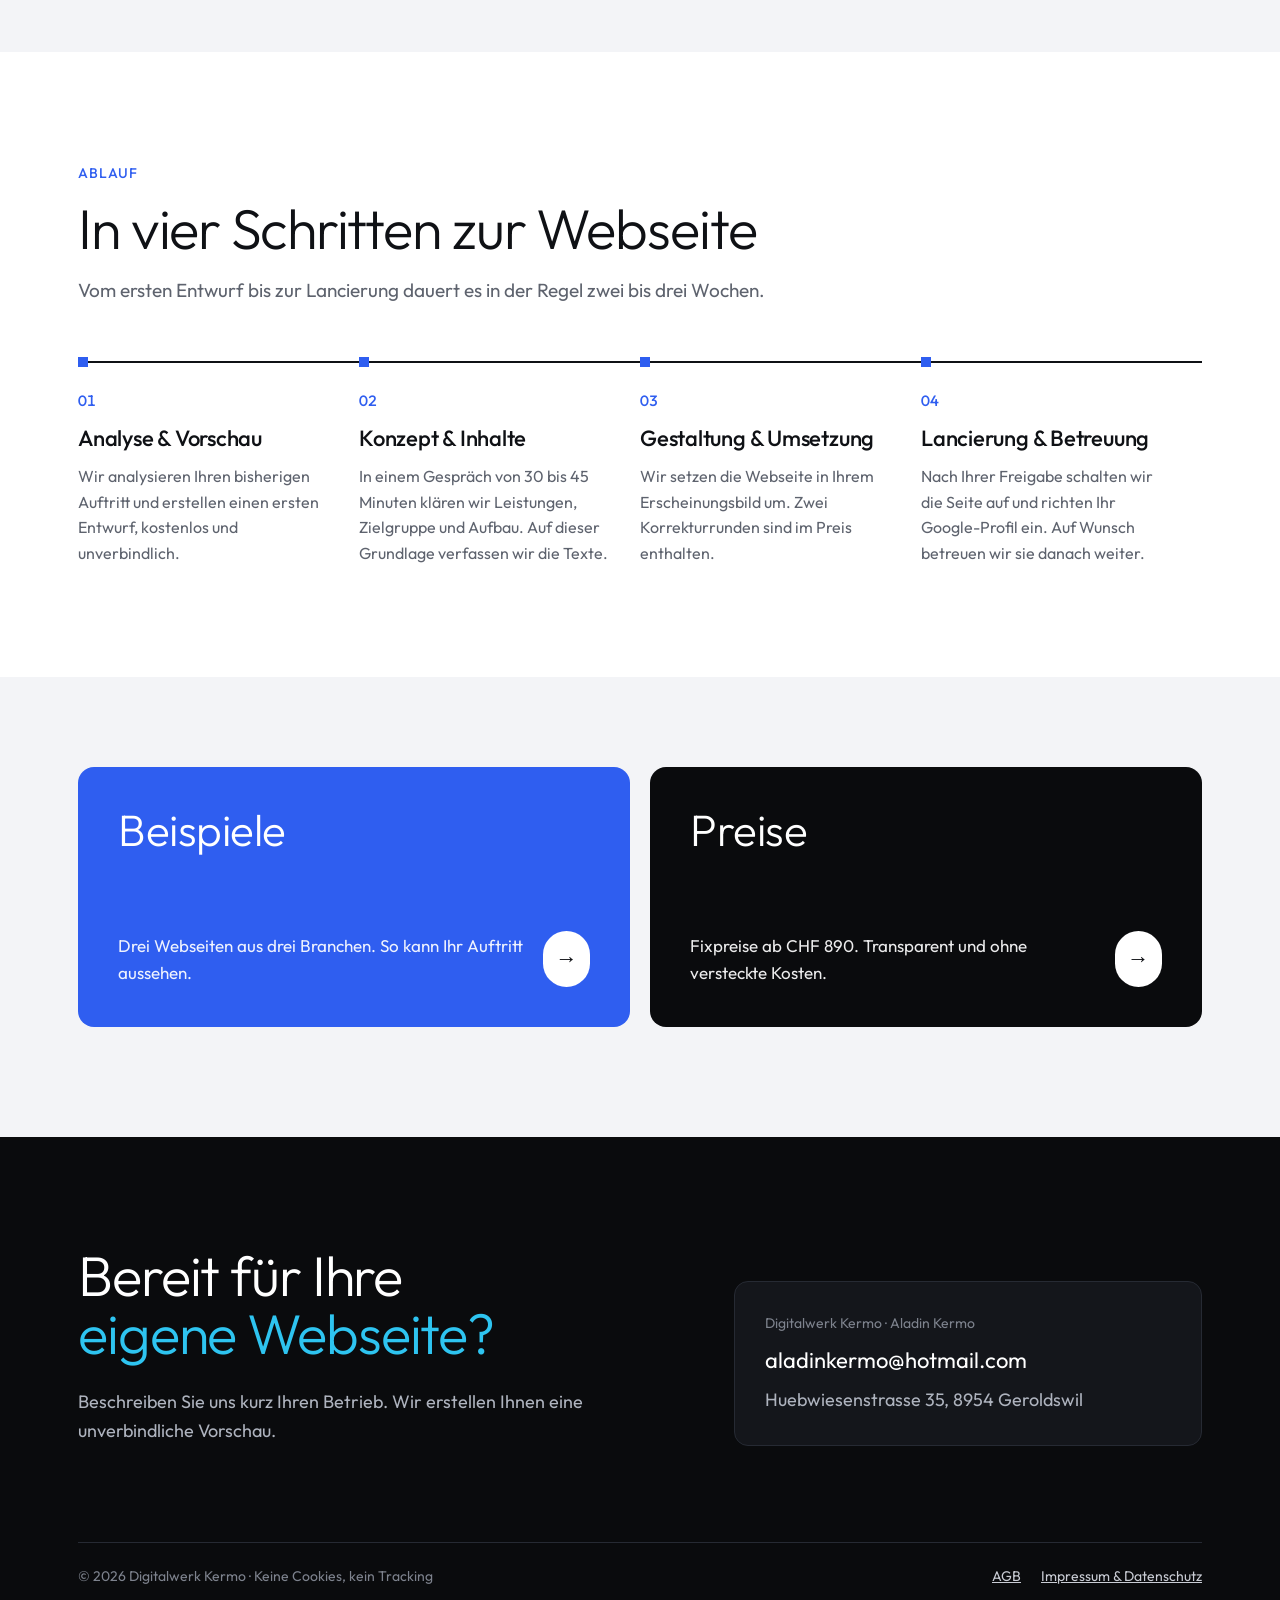
==== commit aefff127: "Merge main in agb; AGB in Sitemap, canonical/Vorschaubild, CSS-Version Co-Authored-By: Claude Opus 5" ====
--- a/index.html
+++ b/index.html
@@ -20,7 +20,7 @@
 <link rel="icon" href="favicon-32.png" sizes="32x32" type="image/png">
 <link rel="apple-touch-icon" href="apple-touch-icon.png">
 <link href="fonts/fonts.css?v=ed048d74" rel="stylesheet">
-<link href="css/site.css?v=7656558f" rel="stylesheet">
+<link href="css/site.css?v=20261116" rel="stylesheet">
 </head>
 <body>
 <div class="bar">
@@ -69,11 +69,11 @@
       </div>
       <div class="card">
         <span class="who">Digitalwerk Kermo · Aladin Kermo</span>
-        <a class="mail" href="mailto:aladinkermo@hotmail.com">aladinkermo@hotmail.com</a>
+        <a class="mail" href="mailto:aladinkermo@hotmail.com">aladinkermo@<wbr>hotmail.com</a>
         <span style="color:#aeb3be">Huebwiesenstrasse 35, 8954 Geroldswil</span>
       </div>
     </div>
-    <div class="legal"><span>© 2026 Digitalwerk Kermo · Keine Cookies, kein Tracking</span><a href="impressum.html">Impressum &amp; Datenschutz</a></div>
+    <div class="legal"><span>© 2026 Digitalwerk Kermo · Keine Cookies, kein Tracking</span><span class="legal-links"><a href="agb.html">AGB</a><a href="impressum.html">Impressum &amp; Datenschutz</a></span></div>
   </div>
 </footer>
 </body>
--- a/css/site.css
+++ b/css/site.css
@@ -154,7 +154,7 @@
 .foot p { color: #aeb3be; }
 .card { border: 1px solid #262a33; border-radius: 14px; padding: 30px; display: grid; gap: 8px; background: var(--night-2); }
 .card .who { font-size: 14px; color: #7d828d; }
-.card a.mail { font-size: 22px; text-decoration: none; color: #fff; word-break: break-word; }
+.card a.mail { font-size: 22px; text-decoration: none; color: #fff; overflow-wrap: break-word; }
 .card a.mail:hover { color: var(--cyan); }
 .legal { margin-top: 96px; padding-top: 22px; border-top: 1px solid #262a33; display: flex; justify-content: space-between; gap: 16px; flex-wrap: wrap; font-size: 14px; color: #7d828d; }
 .legal a { color: #c9ccd4; }
@@ -188,3 +188,4 @@
   .pixels rect, .pixels .loose { animation: none; }
   .case img, .service, .tile, .tile .go, .btn .arr { transition: none; }
 }
+.scope h2 { font-size: 22px; font-weight: 500; letter-spacing: -0.01em; }
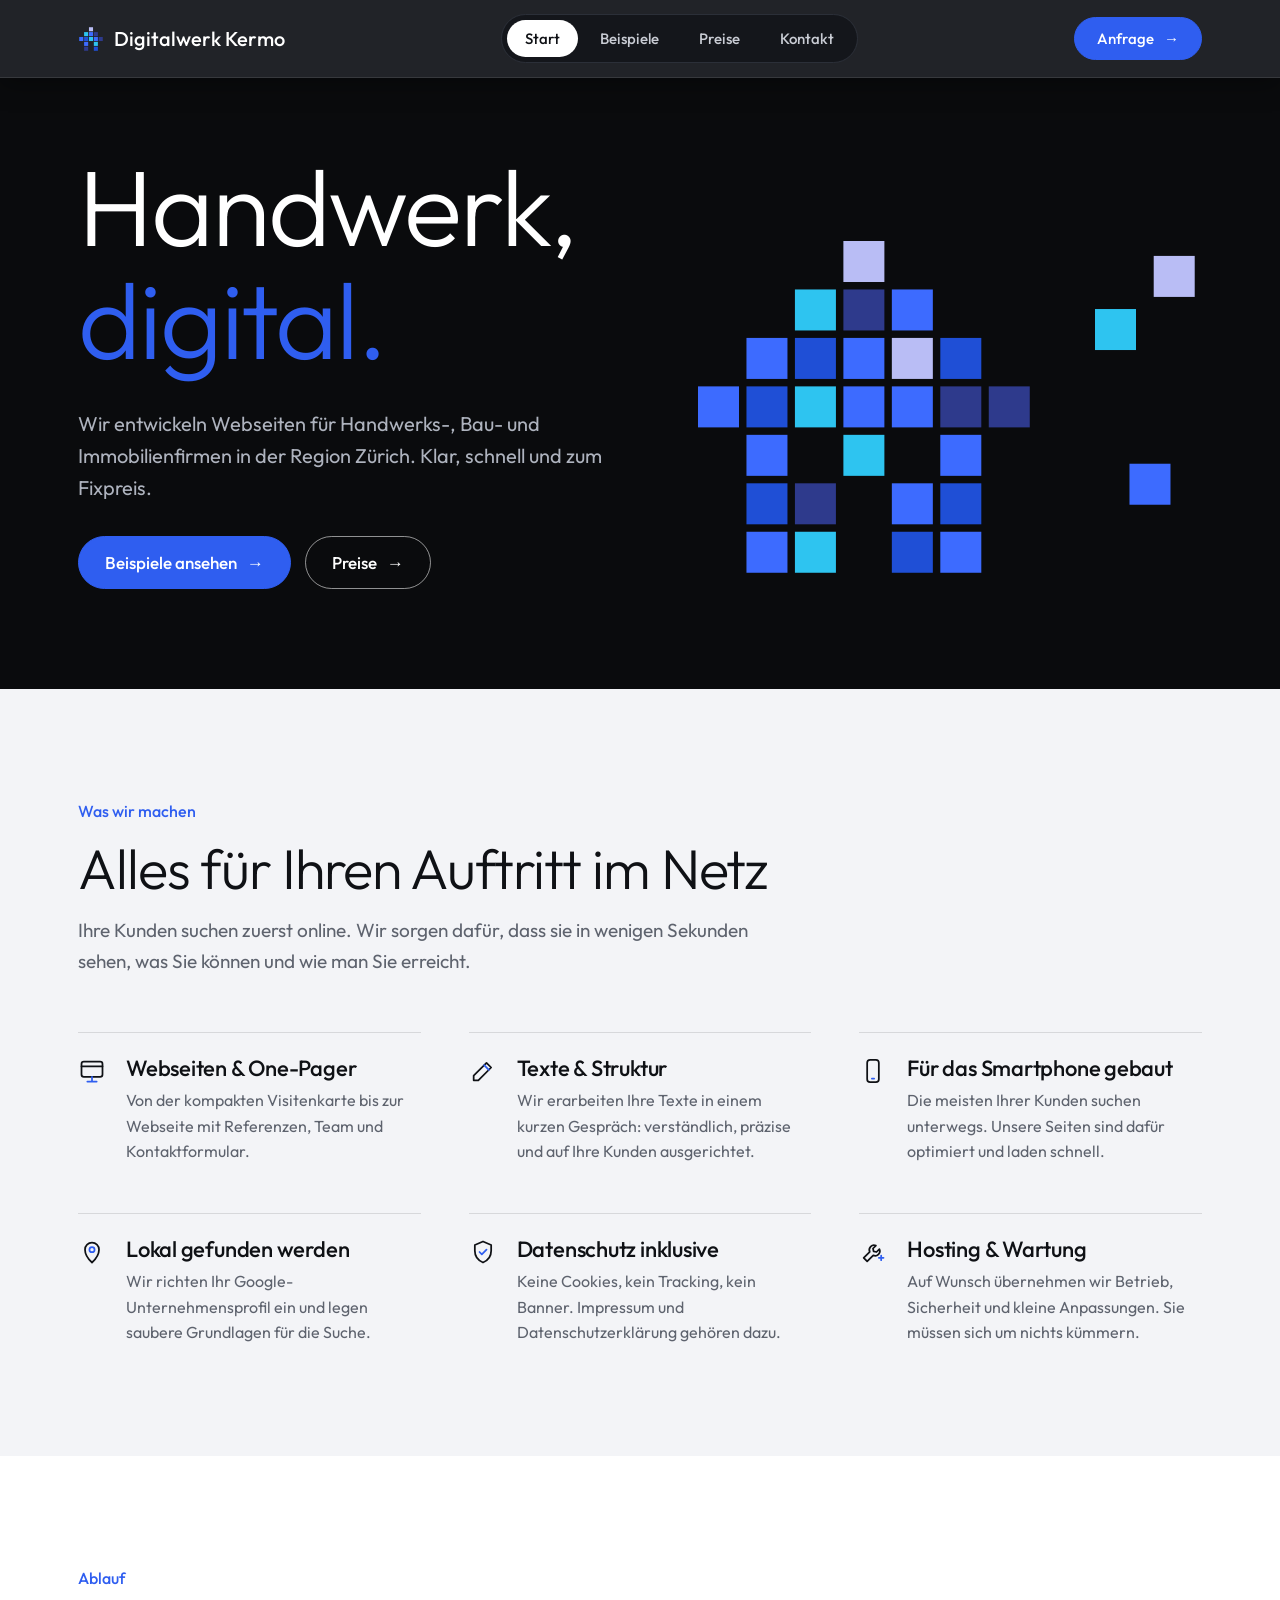
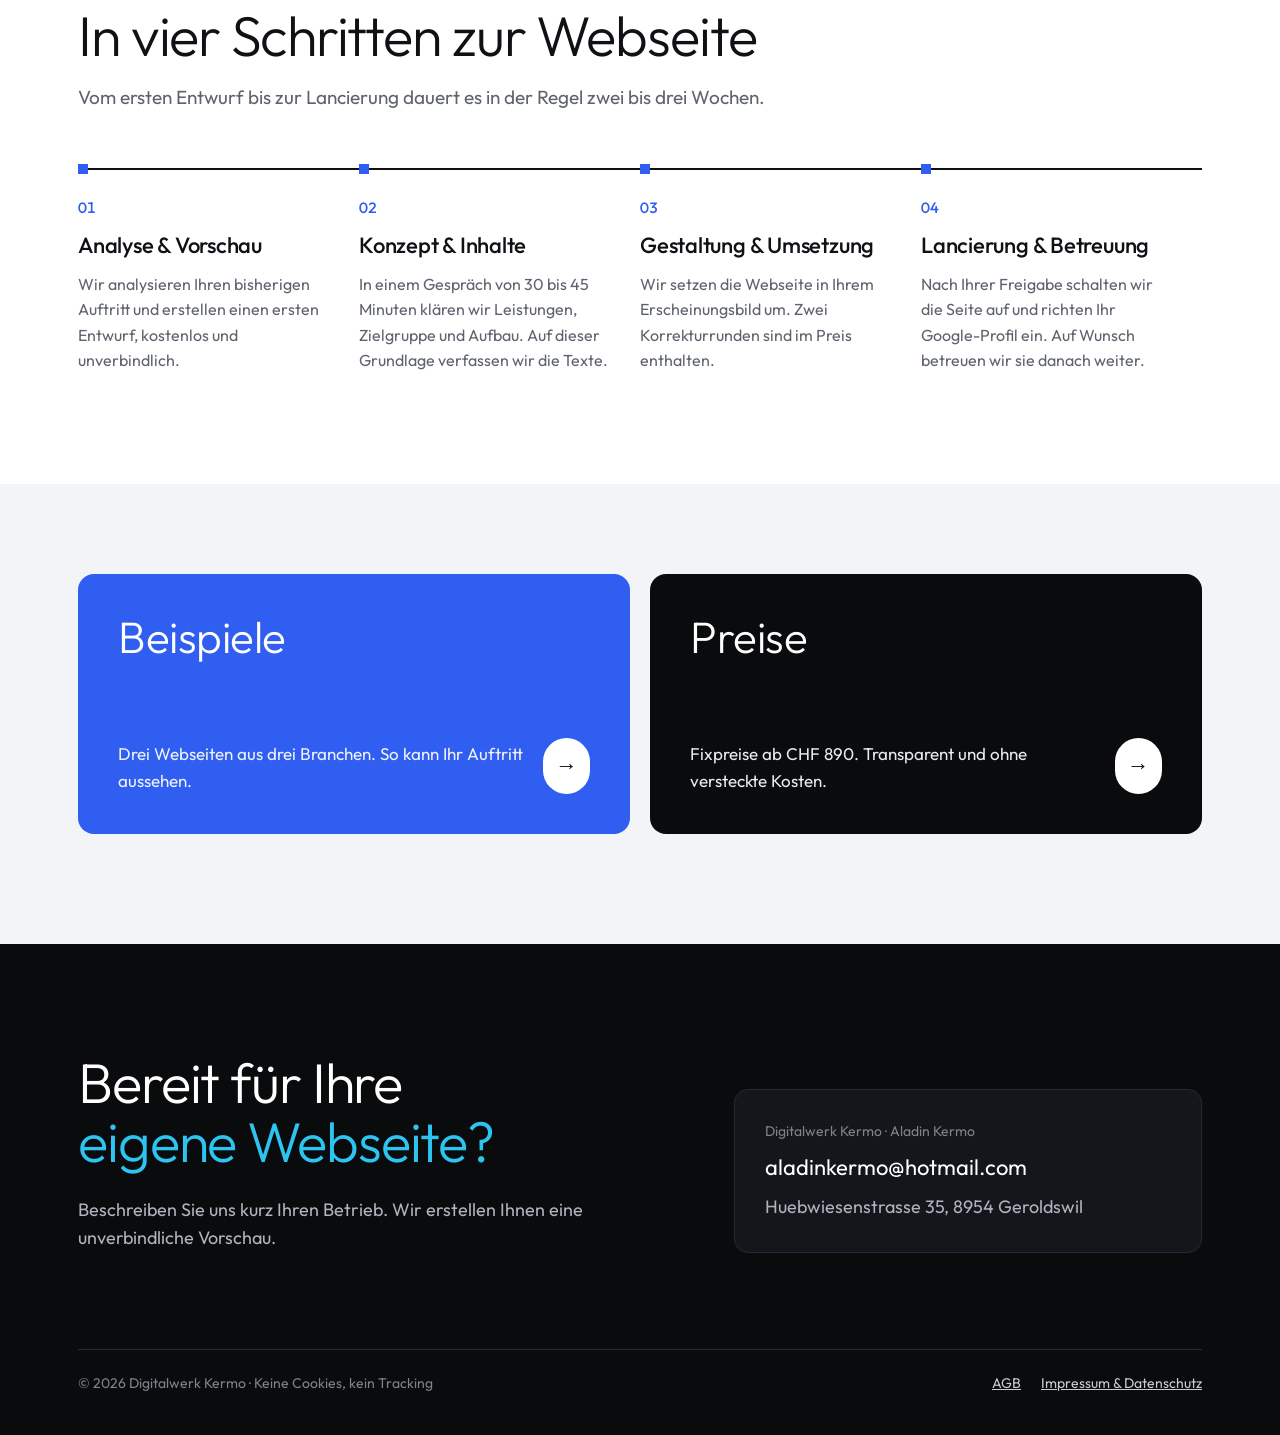
==== commit 6d645729: "Hauptseite: Unslop-Punkte umgesetzt - Navigationsleiste: feine Linie statt Farbverlauf - Pixel-Haus " ====
--- a/index.html
+++ b/index.html
@@ -20,7 +20,7 @@
 <link rel="icon" href="favicon-32.png" sizes="32x32" type="image/png">
 <link rel="apple-touch-icon" href="apple-touch-icon.png">
 <link href="fonts/fonts.css?v=ed048d74" rel="stylesheet">
-<link href="css/site.css?v=20261116" rel="stylesheet">
+<link href="css/site.css?v=20261116b" rel="stylesheet">
 </head>
 <body>
 <div class="bar">
--- a/css/site.css
+++ b/css/site.css
@@ -30,7 +30,7 @@
 .blue { color: var(--blue); }
 .cyan { color: var(--cyan); }
 .muted { color: var(--muted); }
-.label { font-size: 14px; font-weight: 500; letter-spacing: .06em; text-transform: uppercase; color: var(--blue); }
+.label { font-size: 16px; font-weight: 500; color: var(--blue); }
 
 /* Knöpfe */
 .btn { display: inline-flex; align-items: center; gap: 10px; text-decoration: none; font: 500 17px/1 var(--font); padding: 17px 26px; border-radius: 99px; border: 1.5px solid currentColor; transition: background .2s, color .2s, border-color .2s; }
@@ -44,7 +44,7 @@
 .btn.dark:hover { background: var(--blue); border-color: var(--blue); }
 
 /* Navigationsleiste */
-.bar { position: sticky; top: 0; z-index: 20; background: rgba(20, 22, 27, .94); box-shadow: 0 6px 24px rgba(0,0,0,.35); backdrop-filter: blur(10px); -webkit-backdrop-filter: blur(10px); border-bottom: 2px solid transparent; border-image: linear-gradient(90deg, var(--blue), var(--cyan), var(--lav)) 1; color: #fff; }
+.bar { position: sticky; top: 0; z-index: 20; background: rgba(20, 22, 27, .94); box-shadow: 0 6px 24px rgba(0,0,0,.35); backdrop-filter: blur(10px); -webkit-backdrop-filter: blur(10px); border-bottom: 1px solid rgb(255 255 255 / .1); color: #fff; }
 .bar nav { display: flex; justify-content: space-between; align-items: center; gap: 16px; padding-top: 14px; padding-bottom: 14px; }
 .logo { text-decoration: none; font: 500 20px/1 var(--font); display: inline-flex; align-items: center; gap: 10px; white-space: nowrap; }
 .logo svg { width: 26px; height: 26px; }
@@ -61,10 +61,6 @@
 .hero p { color: #aeb3be; font-size: 20px; }
 .btns { display: flex; gap: 14px; flex-wrap: wrap; }
 .pixels { width: 100%; height: auto; overflow: visible; }
-.pixels rect { animation: glow 4.2s ease-in-out var(--d, 0s) infinite; }
-.pixels .loose { animation: drift 6s ease-in-out infinite; }
-@keyframes glow { 0%, 100% { opacity: 1; } 50% { opacity: .55; } }
-@keyframes drift { 0%, 100% { transform: translate(0, 0); } 50% { transform: translate(-10px, 8px); } }
 .page-head { padding-top: 80px; padding-bottom: 80px; display: grid; gap: 22px; }
 .page-head p { color: #aeb3be; font-size: 20px; }
 
@@ -75,12 +71,12 @@
 .sec-head p { color: var(--muted); font-size: 19px; }
 
 /* Leistungen */
-.services { display: grid; grid-template-columns: repeat(3, 1fr); gap: 20px; }
-.service { background: #fff; border: 1px solid var(--line); border-radius: 14px; padding: 30px; display: grid; gap: 14px; align-content: start; transition: border-color .2s, transform .2s; }
-.service:hover { border-color: var(--blue); transform: translateY(-3px); }
-.icon { width: 56px; height: 56px; border-radius: 12px; background: var(--night); display: grid; place-items: center; }
-.icon svg { width: 28px; height: 28px; stroke: #fff; fill: none; stroke-width: 1.7; stroke-linecap: round; stroke-linejoin: round; }
-.icon svg .acc { stroke: var(--cyan); }
+.services { display: grid; grid-template-columns: repeat(3, 1fr); column-gap: 48px; row-gap: 48px; }
+.service { display: grid; grid-template-columns: 32px 1fr; column-gap: 16px; row-gap: 8px; align-content: start; padding-top: 24px; border-top: 1px solid rgb(15 17 21 / .12); }
+.service h3, .service p { grid-column: 2; }
+.icon { grid-row: 1 / span 2; width: 32px; height: 32px; }
+.icon svg { width: 28px; height: 28px; stroke: var(--ink); fill: none; stroke-width: 1.5; stroke-linecap: round; stroke-linejoin: round; }
+.icon svg .acc { stroke: var(--blue); }
 .service p { color: var(--muted); font-size: 16px; }
 
 /* Ablauf */
@@ -185,7 +181,10 @@
 @media (max-width: 480px) { .steps { grid-template-columns: 1fr; } }
 @media (prefers-reduced-motion: reduce) {
   html { scroll-behavior: auto; }
-  .pixels rect, .pixels .loose { animation: none; }
-  .case img, .service, .tile, .tile .go, .btn .arr { transition: none; }
+  .case img, .tile, .tile .go, .btn .arr { transition: none; }
 }
 .scope h2 { font-size: 22px; font-weight: 500; letter-spacing: -0.01em; }
+
+/* Kontaktseite: Fuss ohne zweiten Aufruf */
+.foot.slim { padding-top: 48px; }
+.foot.slim .legal { margin-top: 0; }
